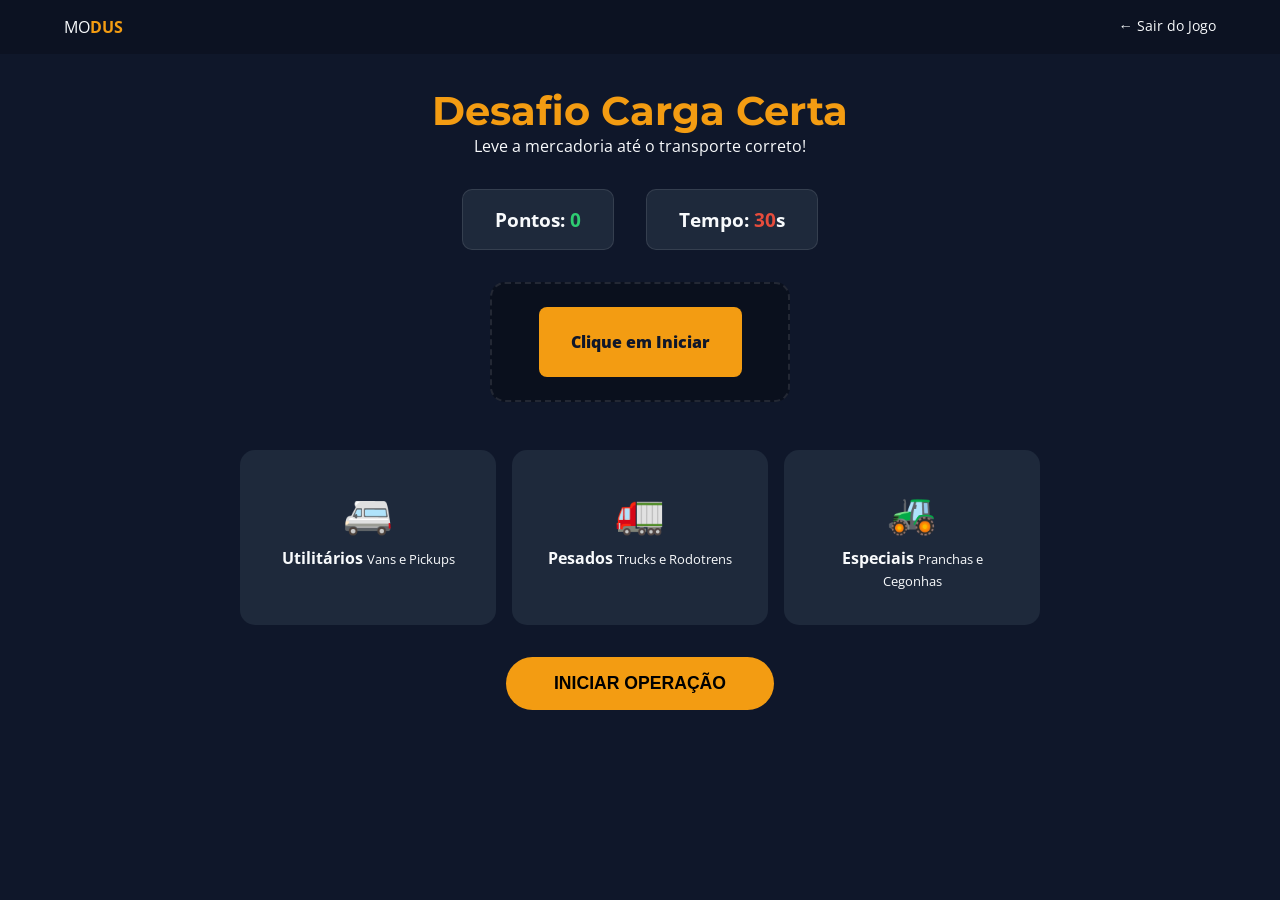
==== game.html @ 80bebaa2 "Add files via upload" ====
<!DOCTYPE html>
<html lang="pt-br">
<head>
    <meta charset="UTF-8">
    <meta name="viewport" content="width=device-width, initial-scale=1.0">
    <title>MODUS Game | Logística em Ação</title>
    <link href="https://fonts.googleapis.com/css2?family=Montserrat:wght@700;800&family=Open+Sans:wght@400;600&display=swap" rel="stylesheet">
    <link rel="stylesheet" href="css/game.css">
</head>
<body>

    <nav class="game-nav">
        <div class="logo">MO<strong>DUS</strong></div>
        <a href="index.html" class="back-link">← Sair do Jogo</a>
    </nav>

    <div class="game-wrapper">
        <header class="game-header">
            <h1>Desafio Carga Certa</h1>
            <p>Leve a mercadoria até o transporte correto!</p>
        </header>

        <div class="stats-container">
            <div class="stat-card">Pontos: <span id="score">0</span></div>
            <div class="stat-card">Tempo: <span id="timer">30</span>s</div>
        </div>

        <div class="arena">
            <div class="cargo-box">
                <div id="drag-item" class="cargo-element" draggable="false">Clique em Iniciar</div>
            </div>

            <div class="drop-zones">
                <div class="zone" data-target="leves">
                    <span class="icon">🚐</span>
                    <strong>Utilitários</strong>
                    <small>Vans e Pickups</small>
                </div>
                <div class="zone" data-target="pesados">
                    <span class="icon">🚛</span>
                    <strong>Pesados</strong>
                    <small>Trucks e Rodotrens</small>
                </div>
                <div class="zone" data-target="especiais">
                    <span class="icon">🚜</span>
                    <strong>Especiais</strong>
                    <small>Pranchas e Cegonhas</small>
                </div>
            </div>
        </div>

        <div class="controls">
            <button id="btn-play">Iniciar Operação</button>
        </div>
    </div>

    <script src="js/game.js"></script>
</body>
</html>
---- css/game.css ----
:root {
    --primary: #f39c12;
    --dark: #0f172a;
    --surface: #1e293b;
    --white: #f8fafc;
}

* { margin: 0; padding: 0; box-sizing: border-box; }

body {
    font-family: 'Open Sans', sans-serif;
    background-color: var(--dark);
    color: var(--white);
    display: flex;
    flex-direction: column;
    min-height: 100vh;
}

.game-nav {
    display: flex;
    justify-content: space-between;
    padding: 1rem 5%;
    background: rgba(0,0,0,0.2);
}

.logo strong { color: var(--primary); }

.back-link { color: var(--white); text-decoration: none; font-size: 0.9rem; }

.game-wrapper {
    flex: 1;
    display: flex;
    flex-direction: column;
    align-items: center;
    padding: 2rem;
}

.game-header { text-align: center; margin-bottom: 2rem; }
.game-header h1 { font-family: 'Montserrat', sans-serif; color: var(--primary); font-size: 2.5rem; }

.stats-container {
    display: flex;
    gap: 2rem;
    margin-bottom: 2rem;
}

.stat-card {
    background: var(--surface);
    padding: 1rem 2rem;
    border-radius: 10px;
    font-size: 1.2rem;
    font-weight: 700;
    border: 1px solid rgba(255,255,255,0.1);
}

#timer { color: #e74c3c; }
#score { color: #2ecc71; }

.arena {
    display: flex;
    flex-direction: column;
    align-items: center;
    gap: 3rem;
    width: 100%;
    max-width: 800px;
}

.cargo-box {
    height: 120px;
    width: 300px;
    display: flex;
    justify-content: center;
    align-items: center;
    background: rgba(0,0,0,0.3);
    border-radius: 15px;
    border: 2px dashed rgba(255,255,255,0.1);
}

.cargo-element {
    background: var(--primary);
    color: var(--dark);
    padding: 1.5rem 2rem;
    border-radius: 8px;
    font-weight: 800;
    cursor: default;
    transition: transform 0.2s;
}

.cargo-element[draggable="true"] {
    cursor: grab;
}

.cargo-element:active { cursor: grabbing; }

.drop-zones {
    display: grid;
    grid-template-columns: repeat(auto-fit, minmax(200px, 1fr));
    gap: 1rem;
    width: 100%;
}

.zone {
    background: var(--surface);
    padding: 2rem;
    border-radius: 15px;
    text-align: center;
    border: 2px solid transparent;
    transition: 0.3s;
}

.zone.drag-over {
    border-color: var(--primary);
    background: rgba(243, 156, 18, 0.1);
    transform: scale(1.05);
}

.zone .icon { font-size: 2.5rem; display: block; margin-bottom: 0.5rem; }

.controls #btn-play {
    margin-top: 2rem;
    background: var(--primary);
    border: none;
    padding: 1rem 3rem;
    font-size: 1.1rem;
    font-weight: 800;
    border-radius: 50px;
    cursor: pointer;
    text-transform: uppercase;
}

.controls #btn-play:disabled {
    background: #7f8c8d;
    cursor: not-allowed;
}
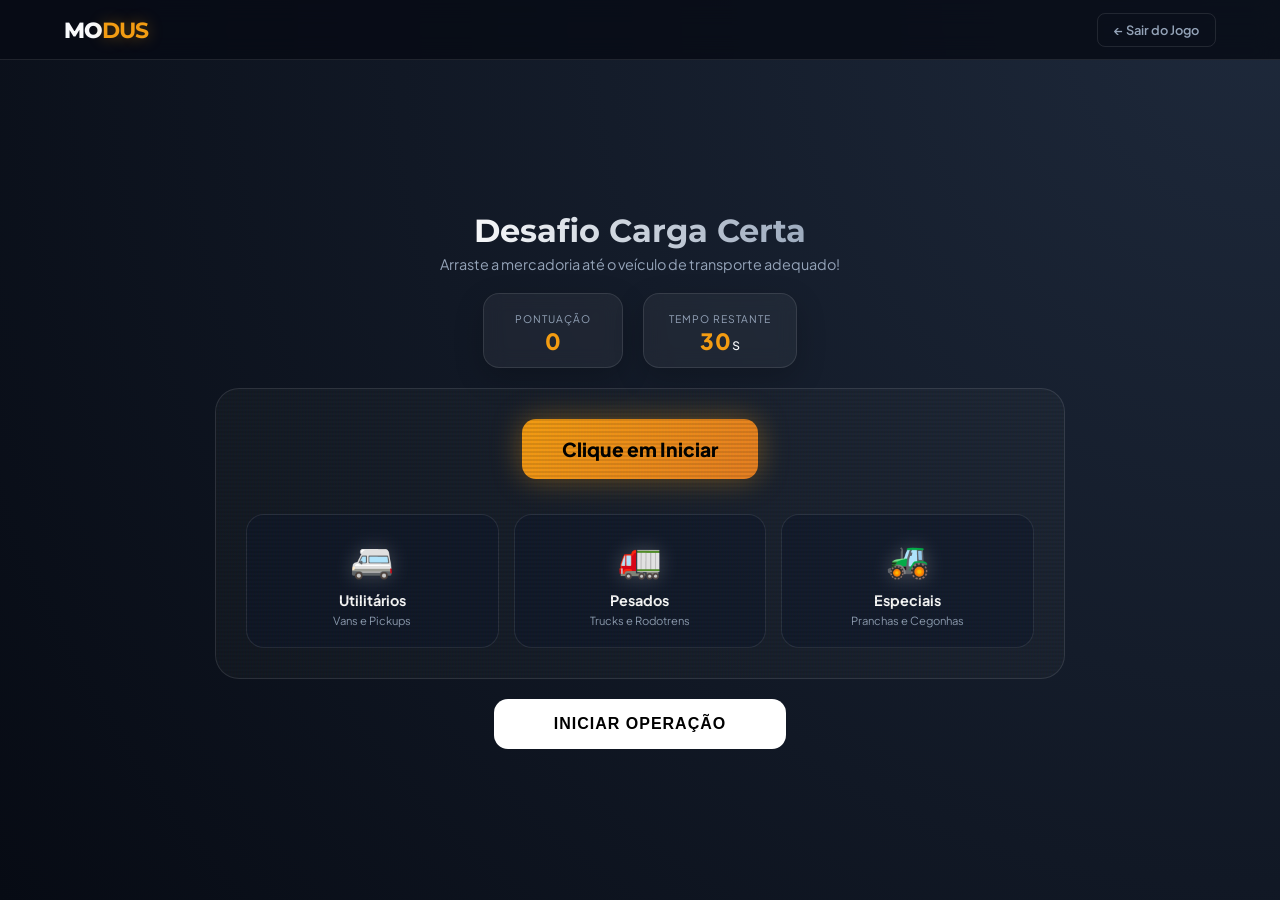
==== commit 858defa9: "jogo em ajuste" ====
--- a/game.html
+++ b/game.html
@@ -1,12 +1,17 @@
 <!DOCTYPE html>
 <html lang="pt-br">
+
 <head>
     <meta charset="UTF-8">
     <meta name="viewport" content="width=device-width, initial-scale=1.0">
     <title>MODUS Game | Logística em Ação</title>
-    <link href="https://fonts.googleapis.com/css2?family=Montserrat:wght@700;800&family=Open+Sans:wght@400;600&display=swap" rel="stylesheet">
+
+    <link
+        href="https://fonts.googleapis.com/css2?family=Montserrat:wght@700;800&family=Open+Sans:wght@400;600&display=swap"
+        rel="stylesheet">
     <link rel="stylesheet" href="css/game.css">
 </head>
+
 <body>
 
     <nav class="game-nav">
@@ -17,17 +22,25 @@
     <div class="game-wrapper">
         <header class="game-header">
             <h1>Desafio Carga Certa</h1>
-            <p>Leve a mercadoria até o transporte correto!</p>
+            <p>Arraste a mercadoria até o veículo de transporte adequado!</p>
         </header>
 
         <div class="stats-container">
-            <div class="stat-card">Pontos: <span id="score">0</span></div>
-            <div class="stat-card">Tempo: <span id="timer">30</span>s</div>
+            <div class="stat-card">
+                <span>Pontuação</span>
+                <div id="score">0</div>
+            </div>
+            <div class="stat-card">
+                <span>Tempo Restante</span>
+                <div><span id="timer">30</span>s</div>
+            </div>
         </div>
 
         <div class="arena">
             <div class="cargo-box">
-                <div id="drag-item" class="cargo-element" draggable="false">Clique em Iniciar</div>
+                <div id="drag-item" class="cargo-element" draggable="false">
+                    Clique em Iniciar
+                </div>
             </div>
 
             <div class="drop-zones">
@@ -36,11 +49,13 @@
                     <strong>Utilitários</strong>
                     <small>Vans e Pickups</small>
                 </div>
+
                 <div class="zone" data-target="pesados">
                     <span class="icon">🚛</span>
                     <strong>Pesados</strong>
                     <small>Trucks e Rodotrens</small>
                 </div>
+
                 <div class="zone" data-target="especiais">
                     <span class="icon">🚜</span>
                     <strong>Especiais</strong>
@@ -56,4 +71,5 @@
 
     <script src="js/game.js"></script>
 </body>
+
 </html>
--- a/css/game.css
+++ b/css/game.css
@@ -1,134 +1,191 @@
+/* MODUS GAME - ULTRA EDITION 2026 */
+@import url('https://fonts.googleapis.com/css2?family=Montserrat:wght@700;800&family=Plus+Jakarta+Sans:wght@400;500;600;700&display=swap');
+
 :root {
     --primary: #f39c12;
-    --dark: #0f172a;
-    --surface: #1e293b;
-    --white: #f8fafc;
+    --primary-glow: rgba(243, 156, 18, 0.4);
+    --dark-bg: #070b14;
+    --card-bg: rgba(255, 255, 255, 0.05);
+    --glass-border: rgba(255, 255, 255, 0.1);
+    --text-main: #f8fafc;
+    --text-dim: #94a3b8;
+    --accent-blue: #38bdf8;
+    --success: #22c55e;
 }
 
-* { margin: 0; padding: 0; box-sizing: border-box; }
+* {
+    margin: 0;
+    padding: 0;
+    box-sizing: border-box;
+}
 
 body {
-    font-family: 'Open Sans', sans-serif;
-    background-color: var(--dark);
-    color: var(--white);
+    background: radial-gradient(circle at top right, #1e293b, #070b14);
+    color: var(--text-main);
+    font-family: 'Plus Jakarta Sans', sans-serif;
+    height: 100vh;
+    overflow: hidden;
     display: flex;
     flex-direction: column;
-    min-height: 100vh;
 }
 
+/* --- NAVBAR FUTURISTA --- */
 .game-nav {
     display: flex;
     justify-content: space-between;
-    padding: 1rem 5%;
-    background: rgba(0,0,0,0.2);
+    align-items: center;
+    padding: 0 5%;
+    height: 60px;
+    background: rgba(7, 11, 20, 0.8);
+    backdrop-filter: blur(12px);
+    border-bottom: 1px solid var(--glass-border);
 }
 
-.logo strong { color: var(--primary); }
+.logo { font-family: 'Montserrat'; font-weight: 800; font-size: 1.4rem; letter-spacing: -1px; }
+.logo strong { color: var(--primary); text-shadow: 0 0 15px var(--primary-glow); }
 
-.back-link { color: var(--white); text-decoration: none; font-size: 0.9rem; }
+.back-link {
+    color: var(--text-dim);
+    text-decoration: none;
+    font-size: 0.8rem;
+    font-weight: 600;
+    transition: 0.3s;
+    border: 1px solid var(--glass-border);
+    padding: 8px 16px;
+    border-radius: 8px;
+}
 
+.back-link:hover { color: #fff; background: var(--glass-border); }
+
+/* --- CONTEÚDO PRINCIPAL --- */
 .game-wrapper {
     flex: 1;
     display: flex;
     flex-direction: column;
+    justify-content: center;
     align-items: center;
-    padding: 2rem;
+    padding: 20px;
+    gap: 20px;
 }
 
-.game-header { text-align: center; margin-bottom: 2rem; }
-.game-header h1 { font-family: 'Montserrat', sans-serif; color: var(--primary); font-size: 2.5rem; }
+.game-header { text-align: center; }
+.game-header h1 { 
+    font-family: 'Montserrat'; 
+    font-size: 2rem; 
+    background: linear-gradient(to right, #fff, #94a3b8);
+    -webkit-background-clip: text;
+    -webkit-text-fill-color: transparent;
+    margin-bottom: 5px;
+}
+.game-header p { color: var(--text-dim); font-size: 0.9rem; }
 
-.stats-container {
-    display: flex;
-    gap: 2rem;
-    margin-bottom: 2rem;
+/* --- STATS DASHBOARD --- */
+.stats-container { display: flex; gap: 20px; }
+
+.stat-card {
+    background: var(--card-bg);
+    backdrop-filter: blur(10px);
+    border: 1px solid var(--glass-border);
+    padding: 12px 25px;
+    border-radius: 16px;
+    text-align: center;
+    min-width: 140px;
+    box-shadow: 0 10px 30px rgba(0,0,0,0.2);
 }
 
-.stat-card {
-    background: var(--surface);
-    padding: 1rem 2rem;
-    border-radius: 10px;
-    font-size: 1.2rem;
-    font-weight: 700;
-    border: 1px solid rgba(255,255,255,0.1);
+.stat-card span { font-size: 0.65rem; text-transform: uppercase; color: var(--text-dim); letter-spacing: 1px; }
+#score, #timer { font-size: 1.4rem; font-weight: 800; color: var(--primary); }
+
+/* --- ARENA DE CARGA (GLASSMORPHISM) --- */
+.arena {
+    width: 100%;
+    max-width: 850px;
+    background: rgba(255, 255, 255, 0.03);
+    border: 1px solid var(--glass-border);
+    border-radius: 24px;
+    padding: 30px;
+    position: relative;
 }
 
-#timer { color: #e74c3c; }
-#score { color: #2ecc71; }
+/* O Item a ser arrastado */
+.cargo-element {
+    background: linear-gradient(135deg, var(--primary), #e67e22);
+    color: #000;
+    padding: 18px 40px;
+    border-radius: 14px;
+    font-weight: 800;
+    font-size: 1.2rem;
+    cursor: grab;
+    box-shadow: 0 0 30px var(--primary-glow);
+    transition: 0.3s cubic-bezier(0.175, 0.885, 0.32, 1.275);
+    display: inline-block;
+    border: none;
+}
 
-.arena {
+.cargo-element:active { transform: scale(0.95) rotate(-2deg); cursor: grabbing; }
+
+.cargo-box { display: flex; justify-content: center; margin-bottom: 35px; }
+
+/* Zonas de Drop - Estilo Grid Industrial */
+.drop-zones {
+    display: grid;
+    grid-template-columns: repeat(3, 1fr);
+    gap: 15px;
+}
+
+.zone {
+    background: rgba(15, 23, 42, 0.5);
+    border: 1px solid var(--glass-border);
+    padding: 20px 10px;
+    border-radius: 18px;
+    transition: 0.3s;
     display: flex;
     flex-direction: column;
     align-items: center;
-    gap: 3rem;
-    width: 100%;
-    max-width: 800px;
 }
 
-.cargo-box {
-    height: 120px;
-    width: 300px;
-    display: flex;
-    justify-content: center;
-    align-items: center;
-    background: rgba(0,0,0,0.3);
-    border-radius: 15px;
-    border: 2px dashed rgba(255,255,255,0.1);
+.zone .icon { font-size: 2.2rem; margin-bottom: 10px; filter: drop-shadow(0 0 10px rgba(255,255,255,0.2)); }
+.zone strong { color: #fff; font-size: 0.9rem; margin-bottom: 4px; }
+.zone small { color: var(--text-dim); font-size: 0.7rem; }
+
+/* Estados da Zona */
+.zone.hover { 
+    background: rgba(56, 189, 248, 0.1); 
+    border-color: var(--accent-blue);
+    transform: translateY(-5px);
 }
 
-.cargo-element {
-    background: var(--primary);
-    color: var(--dark);
-    padding: 1.5rem 2rem;
-    border-radius: 8px;
+/* --- BOTÃO DE AÇÃO --- */
+.controls { width: 100%; display: flex; justify-content: center; }
+
+#btn-play {
+    background: #fff;
+    color: #000;
+    border: none;
+    padding: 16px 60px;
+    font-size: 1rem;
     font-weight: 800;
-    cursor: default;
-    transition: transform 0.2s;
+    border-radius: 14px;
+    cursor: pointer;
+    transition: 0.3s;
+    text-transform: uppercase;
+    letter-spacing: 1px;
 }
 
-.cargo-element[draggable="true"] {
-    cursor: grab;
+#btn-play:hover {
+    background: var(--primary);
+    transform: scale(1.05);
+    box-shadow: 0 0 40px var(--primary-glow);
 }
 
-.cargo-element:active { cursor: grabbing; }
-
-.drop-zones {
-    display: grid;
-    grid-template-columns: repeat(auto-fit, minmax(200px, 1fr));
-    gap: 1rem;
-    width: 100%;
-}
-
-.zone {
-    background: var(--surface);
-    padding: 2rem;
-    border-radius: 15px;
-    text-align: center;
-    border: 2px solid transparent;
-    transition: 0.3s;
-}
-
-.zone.drag-over {
-    border-color: var(--primary);
-    background: rgba(243, 156, 18, 0.1);
-    transform: scale(1.05);
-}
-
-.zone .icon { font-size: 2.5rem; display: block; margin-bottom: 0.5rem; }
-
-.controls #btn-play {
-    margin-top: 2rem;
-    background: var(--primary);
-    border: none;
-    padding: 1rem 3rem;
-    font-size: 1.1rem;
-    font-weight: 800;
-    border-radius: 50px;
-    cursor: pointer;
-    text-transform: uppercase;
-}
-
-.controls #btn-play:disabled {
-    background: #7f8c8d;
-    cursor: not-allowed;
+/* Efeito de Scanline (Opcional - Estilo Sci-fi) */
+.arena::before {
+    content: "";
+    position: absolute;
+    top: 0; left: 0; width: 100%; height: 100%;
+    background: linear-gradient(rgba(18, 16, 16, 0) 50%, rgba(0, 0, 0, 0.1) 50%), 
+                linear-gradient(90deg, rgba(255, 0, 0, 0.02), rgba(0, 255, 0, 0.01), rgba(0, 0, 255, 0.02));
+    background-size: 100% 4px, 3px 100%;
+    pointer-events: none;
+    border-radius: 24px;
 }
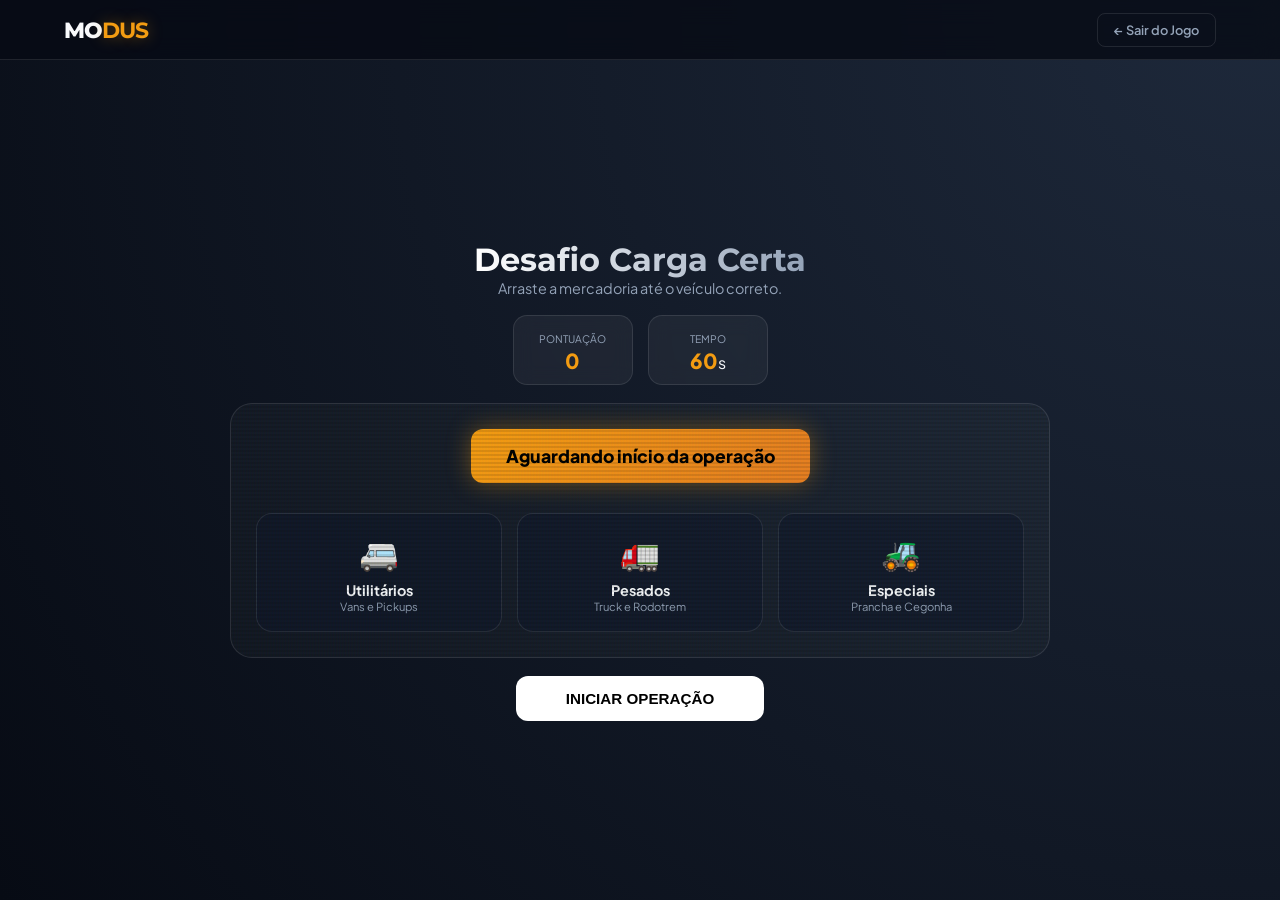
==== commit 9a7169ef: "site em atualização" ====
--- a/game.html
+++ b/game.html
@@ -6,44 +6,50 @@
     <meta name="viewport" content="width=device-width, initial-scale=1.0">
     <title>MODUS Game | Logística em Ação</title>
 
-    <link
-        href="https://fonts.googleapis.com/css2?family=Montserrat:wght@700;800&family=Open+Sans:wght@400;600&display=swap"
-        rel="stylesheet">
+    <link href="https://fonts.googleapis.com/css2?family=Montserrat:wght@700;800&family=Open+Sans:wght@400;600&display=swap" rel="stylesheet">
     <link rel="stylesheet" href="css/game.css">
 </head>
 
 <body>
 
+    <!-- NAV -->
     <nav class="game-nav">
         <div class="logo">MO<strong>DUS</strong></div>
         <a href="index.html" class="back-link">← Sair do Jogo</a>
     </nav>
 
+    <!-- GAME -->
     <div class="game-wrapper">
+
         <header class="game-header">
             <h1>Desafio Carga Certa</h1>
-            <p>Arraste a mercadoria até o veículo de transporte adequado!</p>
+            <p>Arraste a mercadoria até o veículo correto.</p>
         </header>
 
+        <!-- STATS -->
         <div class="stats-container">
             <div class="stat-card">
                 <span>Pontuação</span>
                 <div id="score">0</div>
             </div>
+
             <div class="stat-card">
-                <span>Tempo Restante</span>
-                <div><span id="timer">30</span>s</div>
+                <span>Tempo</span>
+                <div><span id="timer">60</span>s</div>
             </div>
         </div>
 
+        <!-- ARENA -->
         <div class="arena">
+
             <div class="cargo-box">
                 <div id="drag-item" class="cargo-element" draggable="false">
-                    Clique em Iniciar
+                    Aguardando início da operação
                 </div>
             </div>
 
             <div class="drop-zones">
+
                 <div class="zone" data-target="leves">
                     <span class="icon">🚐</span>
                     <strong>Utilitários</strong>
@@ -53,20 +59,23 @@
                 <div class="zone" data-target="pesados">
                     <span class="icon">🚛</span>
                     <strong>Pesados</strong>
-                    <small>Trucks e Rodotrens</small>
+                    <small>Truck e Rodotrem</small>
                 </div>
 
                 <div class="zone" data-target="especiais">
                     <span class="icon">🚜</span>
                     <strong>Especiais</strong>
-                    <small>Pranchas e Cegonhas</small>
+                    <small>Prancha e Cegonha</small>
                 </div>
+
             </div>
         </div>
 
+        <!-- CONTROLES -->
         <div class="controls">
             <button id="btn-play">Iniciar Operação</button>
         </div>
+
     </div>
 
     <script src="js/game.js"></script>
--- a/css/game.css
+++ b/css/game.css
@@ -11,6 +11,7 @@
     --text-dim: #94a3b8;
     --accent-blue: #38bdf8;
     --success: #22c55e;
+    --error: #ef4444;
 }
 
 * {
@@ -29,7 +30,7 @@
     flex-direction: column;
 }
 
-/* --- NAVBAR FUTURISTA --- */
+/* NAVBAR */
 .game-nav {
     display: flex;
     justify-content: space-between;
@@ -41,8 +42,17 @@
     border-bottom: 1px solid var(--glass-border);
 }
 
-.logo { font-family: 'Montserrat'; font-weight: 800; font-size: 1.4rem; letter-spacing: -1px; }
-.logo strong { color: var(--primary); text-shadow: 0 0 15px var(--primary-glow); }
+.logo {
+    font-family: 'Montserrat';
+    font-weight: 800;
+    font-size: 1.4rem;
+    letter-spacing: -1px;
+}
+
+.logo strong {
+    color: var(--primary);
+    text-shadow: 0 0 15px var(--primary-glow);
+}
 
 .back-link {
     color: var(--text-dim);
@@ -55,78 +65,104 @@
     border-radius: 8px;
 }
 
-.back-link:hover { color: #fff; background: var(--glass-border); }
-
-/* --- CONTEÚDO PRINCIPAL --- */
+.back-link:hover {
+    color: #fff;
+    background: var(--glass-border);
+}
+
+/* WRAPPER */
 .game-wrapper {
     flex: 1;
     display: flex;
     flex-direction: column;
     justify-content: center;
     align-items: center;
+    gap: 18px;
     padding: 20px;
-    gap: 20px;
-}
-
-.game-header { text-align: center; }
-.game-header h1 { 
-    font-family: 'Montserrat'; 
-    font-size: 2rem; 
+}
+
+/* HEADER */
+.game-header {
+    text-align: center;
+}
+
+.game-header h1 {
+    font-family: 'Montserrat';
+    font-size: 2rem;
     background: linear-gradient(to right, #fff, #94a3b8);
     -webkit-background-clip: text;
     -webkit-text-fill-color: transparent;
-    margin-bottom: 5px;
-}
-.game-header p { color: var(--text-dim); font-size: 0.9rem; }
-
-/* --- STATS DASHBOARD --- */
-.stats-container { display: flex; gap: 20px; }
+}
+
+.game-header p {
+    color: var(--text-dim);
+    font-size: 0.9rem;
+}
+
+/* STATS */
+.stats-container {
+    display: flex;
+    gap: 15px;
+}
 
 .stat-card {
     background: var(--card-bg);
     backdrop-filter: blur(10px);
     border: 1px solid var(--glass-border);
-    padding: 12px 25px;
-    border-radius: 16px;
+    padding: 10px 22px;
+    border-radius: 14px;
     text-align: center;
-    min-width: 140px;
-    box-shadow: 0 10px 30px rgba(0,0,0,0.2);
-}
-
-.stat-card span { font-size: 0.65rem; text-transform: uppercase; color: var(--text-dim); letter-spacing: 1px; }
-#score, #timer { font-size: 1.4rem; font-weight: 800; color: var(--primary); }
-
-/* --- ARENA DE CARGA (GLASSMORPHISM) --- */
+    min-width: 120px;
+}
+
+.stat-card span {
+    font-size: 0.65rem;
+    text-transform: uppercase;
+    color: var(--text-dim);
+}
+
+#score, #timer {
+    font-size: 1.3rem;
+    font-weight: 800;
+    color: var(--primary);
+}
+
+/* ARENA */
 .arena {
     width: 100%;
-    max-width: 850px;
+    max-width: 820px;
     background: rgba(255, 255, 255, 0.03);
     border: 1px solid var(--glass-border);
-    border-radius: 24px;
-    padding: 30px;
+    border-radius: 22px;
+    padding: 25px;
     position: relative;
 }
 
-/* O Item a ser arrastado */
+/* ITEM */
+.cargo-box {
+    display: flex;
+    justify-content: center;
+    margin-bottom: 30px;
+}
+
 .cargo-element {
     background: linear-gradient(135deg, var(--primary), #e67e22);
     color: #000;
-    padding: 18px 40px;
-    border-radius: 14px;
-    font-weight: 800;
-    font-size: 1.2rem;
+    padding: 16px 35px;
+    border-radius: 12px;
+    font-weight: 800;
+    font-size: 1.1rem;
     cursor: grab;
-    box-shadow: 0 0 30px var(--primary-glow);
-    transition: 0.3s cubic-bezier(0.175, 0.885, 0.32, 1.275);
-    display: inline-block;
-    border: none;
-}
-
-.cargo-element:active { transform: scale(0.95) rotate(-2deg); cursor: grabbing; }
-
-.cargo-box { display: flex; justify-content: center; margin-bottom: 35px; }
-
-/* Zonas de Drop - Estilo Grid Industrial */
+    box-shadow: 0 0 25px var(--primary-glow);
+    transition: 0.3s;
+}
+
+.cargo-element:active {
+    transform: scale(0.95);
+    cursor: grabbing;
+}
+
+/* ZONAS */
 .drop-zones {
     display: grid;
     grid-template-columns: repeat(3, 1fr);
@@ -136,56 +172,88 @@
 .zone {
     background: rgba(15, 23, 42, 0.5);
     border: 1px solid var(--glass-border);
-    padding: 20px 10px;
-    border-radius: 18px;
-    transition: 0.3s;
+    padding: 18px 10px;
+    border-radius: 16px;
+    transition: 0.25s;
     display: flex;
     flex-direction: column;
     align-items: center;
 }
 
-.zone .icon { font-size: 2.2rem; margin-bottom: 10px; filter: drop-shadow(0 0 10px rgba(255,255,255,0.2)); }
-.zone strong { color: #fff; font-size: 0.9rem; margin-bottom: 4px; }
-.zone small { color: var(--text-dim); font-size: 0.7rem; }
-
-/* Estados da Zona */
-.zone.hover { 
-    background: rgba(56, 189, 248, 0.1); 
+.zone .icon {
+    font-size: 2rem;
+    margin-bottom: 8px;
+}
+
+.zone strong {
+    font-size: 0.9rem;
+}
+
+.zone small {
+    font-size: 0.7rem;
+    color: var(--text-dim);
+}
+
+/* HOVER CORRETO (JS usa drag-over) */
+.zone.drag-over {
+    background: rgba(56, 189, 248, 0.1);
     border-color: var(--accent-blue);
-    transform: translateY(-5px);
-}
-
-/* --- BOTÃO DE AÇÃO --- */
-.controls { width: 100%; display: flex; justify-content: center; }
+    transform: translateY(-4px);
+}
+
+/* FEEDBACK */
+.zone.correct {
+    background: rgba(34, 197, 94, 0.2);
+    border-color: var(--success);
+}
+
+.zone.error {
+    background: rgba(239, 68, 68, 0.2);
+    border-color: var(--error);
+}
+
+/* BOTÃO */
+.controls {
+    display: flex;
+    justify-content: center;
+}
 
 #btn-play {
     background: #fff;
     color: #000;
     border: none;
-    padding: 16px 60px;
-    font-size: 1rem;
-    font-weight: 800;
-    border-radius: 14px;
+    padding: 14px 50px;
+    font-size: 0.95rem;
+    font-weight: 800;
+    border-radius: 12px;
     cursor: pointer;
     transition: 0.3s;
     text-transform: uppercase;
-    letter-spacing: 1px;
 }
 
 #btn-play:hover {
     background: var(--primary);
     transform: scale(1.05);
-    box-shadow: 0 0 40px var(--primary-glow);
-}
-
-/* Efeito de Scanline (Opcional - Estilo Sci-fi) */
+    box-shadow: 0 0 30px var(--primary-glow);
+}
+
+/* BOTÃO DESABILITADO */
+#btn-play:disabled {
+    background: #9ca3af;
+    cursor: not-allowed;
+    box-shadow: none;
+    transform: none;
+}
+
+/* SCANLINE */
 .arena::before {
     content: "";
     position: absolute;
-    top: 0; left: 0; width: 100%; height: 100%;
-    background: linear-gradient(rgba(18, 16, 16, 0) 50%, rgba(0, 0, 0, 0.1) 50%), 
-                linear-gradient(90deg, rgba(255, 0, 0, 0.02), rgba(0, 255, 0, 0.01), rgba(0, 0, 255, 0.02));
+    inset: 0;
+    background:
+        linear-gradient(rgba(18,16,16,0) 50%, rgba(0,0,0,0.1) 50%),
+        linear-gradient(90deg, rgba(255,0,0,0.02), rgba(0,255,0,0.01), rgba(0,0,255,0.02));
     background-size: 100% 4px, 3px 100%;
     pointer-events: none;
-    border-radius: 24px;
+    border-radius: 22px;
 }
